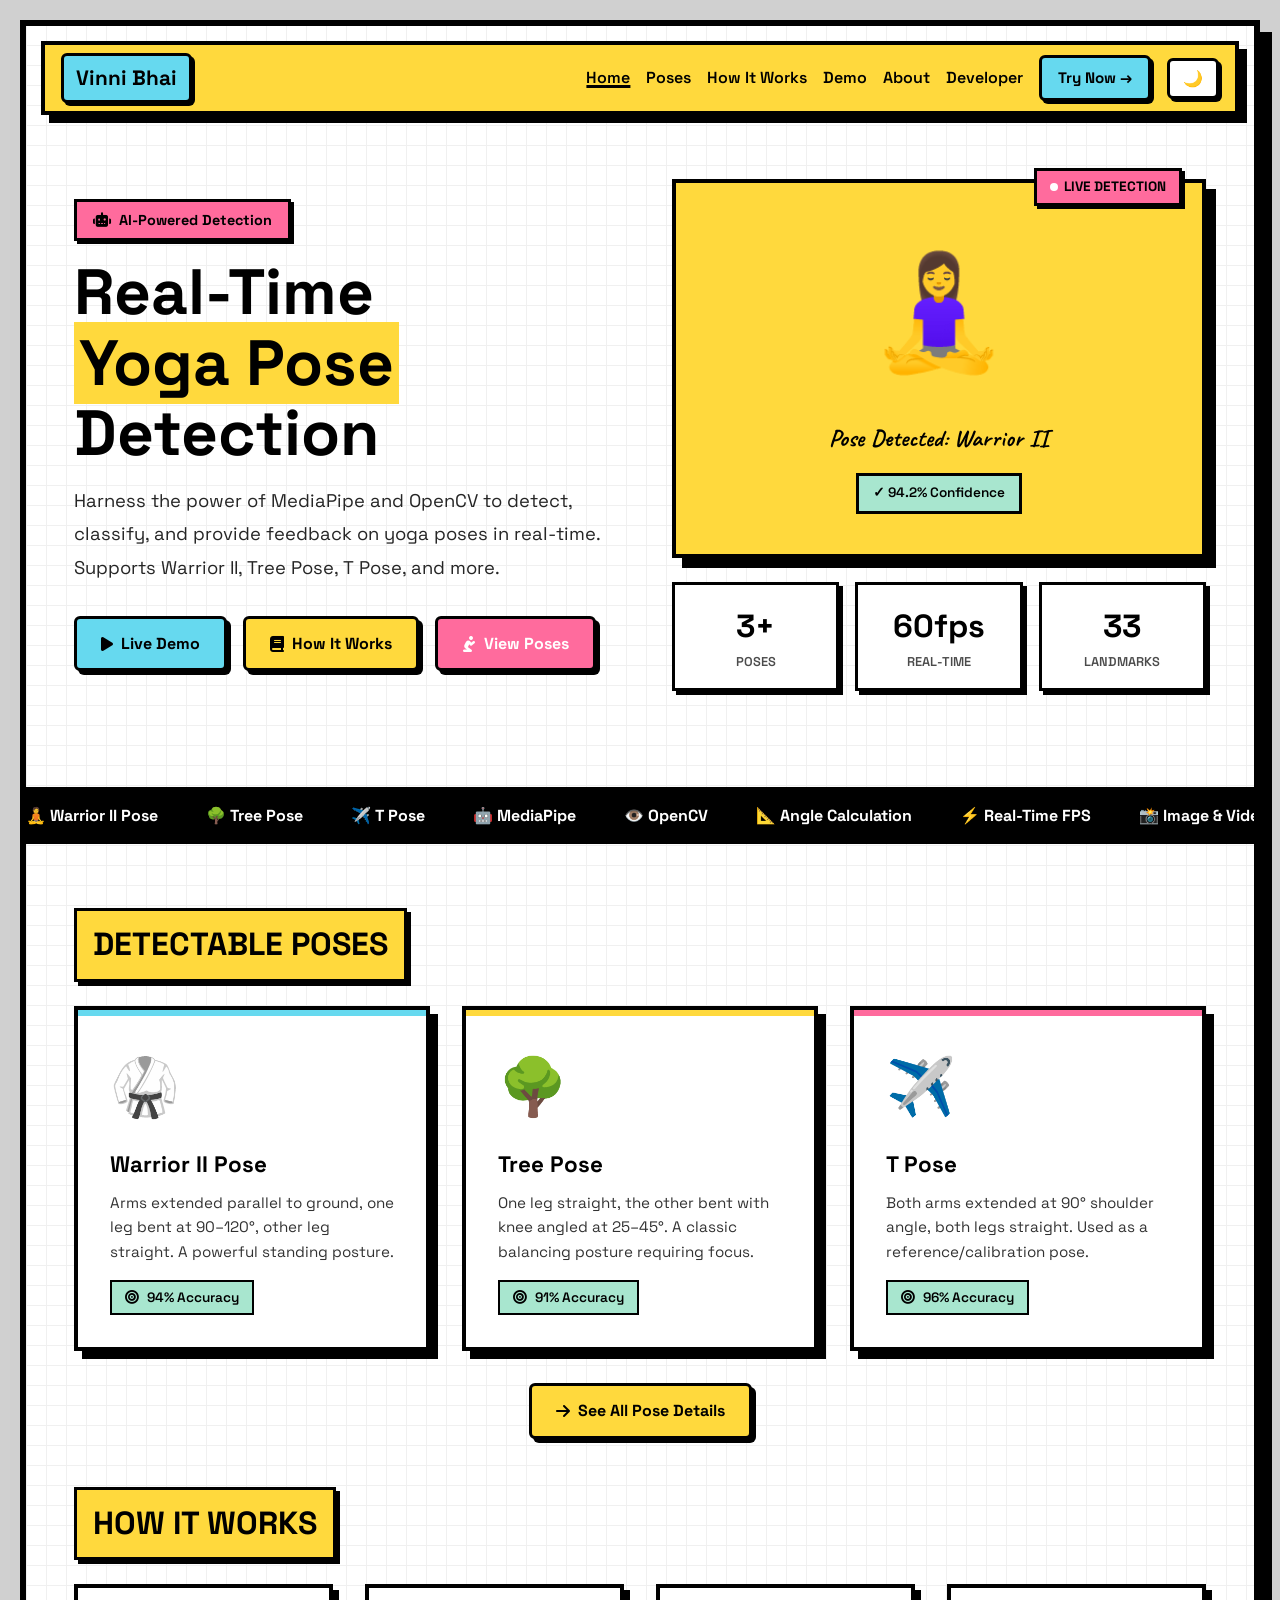
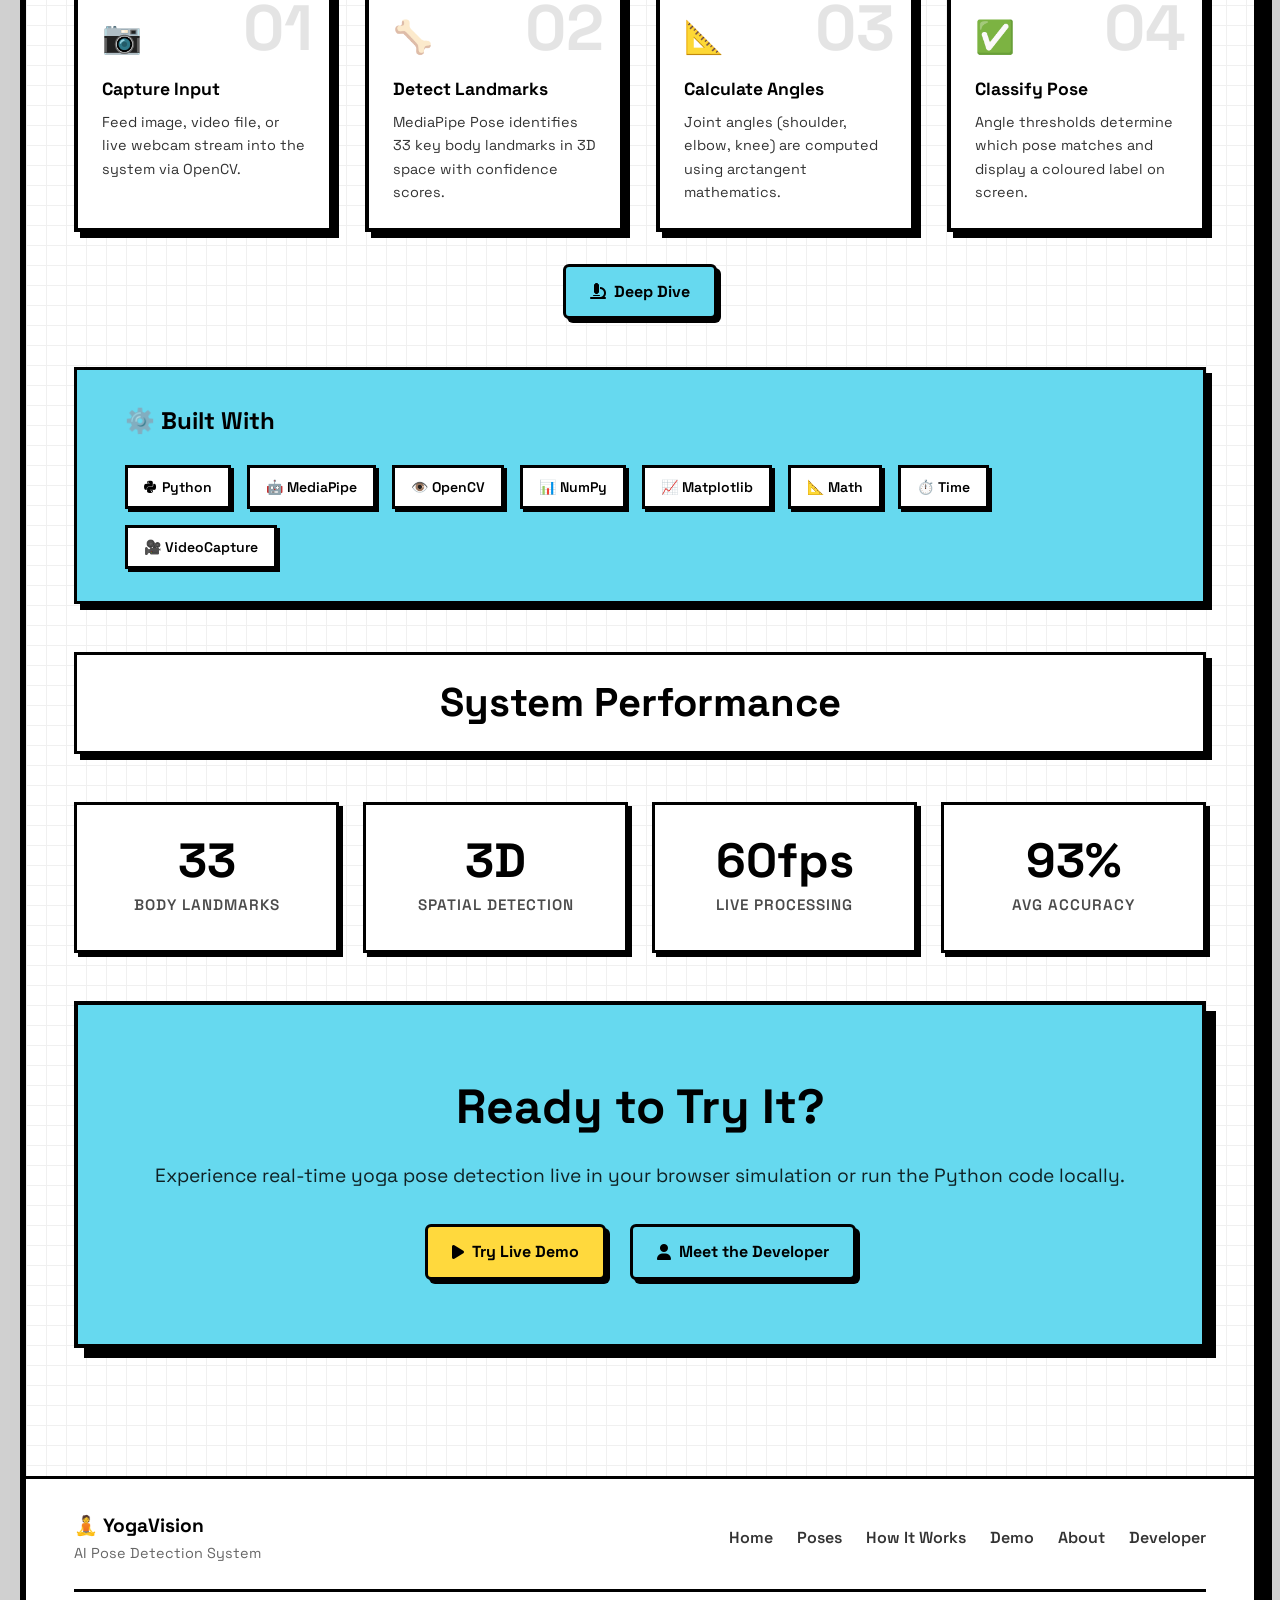
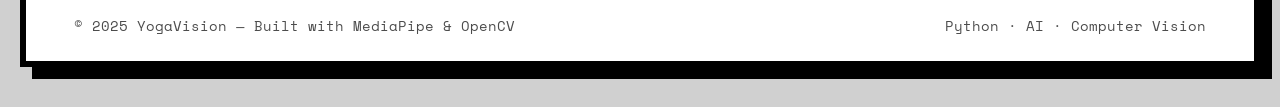
==== index.html @ 5a01fea7 "Final clean project upload" ====
<!DOCTYPE html>
<html lang="en">
<head>
  <meta charset="UTF-8">
  <meta name="viewport" content="width=device-width, initial-scale=1.0">
  <title>YogaVision | AI Pose Detection System</title>
  <link rel="preconnect" href="https://fonts.googleapis.com">
  <link href="https://fonts.googleapis.com/css2?family=Space+Grotesk:wght@400;600;700&family=Space+Mono:wght@400;700&family=Caveat:wght@700&display=swap" rel="stylesheet">
  <link rel="stylesheet" href="https://cdnjs.cloudflare.com/ajax/libs/font-awesome/6.4.0/css/all.min.css">
  <link rel="stylesheet" href="style.css">
  <style>
    /* Hero */
    .hero {
      padding: 4rem 3rem;
      display: grid;
      grid-template-columns: 1fr 1fr;
      gap: 4rem;
      align-items: center;
    }

    .hero-tag {
      display: inline-flex;
      align-items: center;
      gap: 0.5rem;
      padding: 0.4rem 1rem;
      background: var(--pink);
      border: var(--border-width) solid var(--border);
      box-shadow: 3px 3px 0 var(--border);
      font-weight: 700;
      font-size: 0.9rem;
      margin-bottom: 1rem;
    }

    .hero-title {
      font-size: 4rem;
      font-weight: 700;
      line-height: 1.1;
      margin-bottom: 1rem;
    }

    .hero-title span {
      background: var(--yellow);
      padding: 0 0.3rem;
    }

    .hero-desc {
      font-size: 1.15rem;
      line-height: 1.8;
      margin-bottom: 2rem;
      opacity: 0.85;
    }

    .hero-btns {
      display: flex;
      gap: 1rem;
      flex-wrap: wrap;
    }

    .hero-right {
      display: flex;
      flex-direction: column;
      gap: 1.5rem;
    }

    .hero-visual {
      background: var(--yellow);
      border: 4px solid var(--border);
      box-shadow: 10px 10px 0 var(--border);
      padding: 2.5rem;
      text-align: center;
      position: relative;
    }

    .hero-emoji {
      font-size: 7rem;
      display: block;
      margin-bottom: 1rem;
    }

    .hero-visual-label {
      font-family: 'Caveat', cursive;
      font-size: 1.5rem;
      font-weight: 700;
    }

    .live-badge {
      position: absolute;
      top: -15px;
      right: 20px;
      background: var(--pink);
      border: 3px solid var(--border);
      box-shadow: 3px 3px 0 var(--border);
      padding: 0.3rem 0.8rem;
      font-weight: 700;
      font-size: 0.85rem;
      display: flex;
      align-items: center;
      gap: 0.4rem;
    }

    .live-dot {
      width: 8px;
      height: 8px;
      background: #fff;
      border-radius: 50%;
      animation: pulse-dot 1.5s ease-in-out infinite;
    }

    @keyframes pulse-dot {
      0%, 100% { opacity: 1; transform: scale(1); }
      50% { opacity: 0.5; transform: scale(0.7); }
    }

    .mini-stats {
      display: grid;
      grid-template-columns: repeat(3, 1fr);
      gap: 1rem;
    }

    .mini-stat {
      background: var(--white);
      border: 3px solid var(--border);
      box-shadow: 4px 4px 0 var(--border);
      padding: 1rem;
      text-align: center;
    }

    .mini-stat-num { font-size: 2rem; font-weight: 700; }
    .mini-stat-label { font-size: 0.8rem; font-weight: 600; opacity: 0.7; text-transform: uppercase; }

    /* FEATURES STRIP */
    .features-strip {
      background: var(--border);
      color: #fff;
      overflow: hidden;
      padding: 0.8rem 0;
      border-top: 3px solid var(--border);
      border-bottom: 3px solid var(--border);
      margin: 2rem 0;
    }

    .features-scroll {
      display: flex;
      gap: 3rem;
      animation: scroll-left 20s linear infinite;
      white-space: nowrap;
    }

    @keyframes scroll-left {
      from { transform: translateX(0); }
      to   { transform: translateX(-50%); }
    }

    .features-scroll span {
      font-weight: 700;
      font-size: 1rem;
      display: inline-flex;
      align-items: center;
      gap: 0.5rem;
    }

    /* POSES GRID */
    .poses-grid {
      display: grid;
      grid-template-columns: repeat(3, 1fr);
      gap: 2rem;
    }

    .pose-icon { font-size: 3.5rem; margin-bottom: 1rem; display: block; }
    .pose-name { font-size: 1.4rem; font-weight: 700; margin-bottom: 0.5rem; }
    .pose-desc { font-size: 0.95rem; opacity: 0.8; margin-bottom: 1rem; }
    .pose-accuracy {
      display: inline-flex;
      align-items: center;
      gap: 0.5rem;
      padding: 0.3rem 0.8rem;
      background: var(--green);
      border: 2px solid var(--border);
      font-weight: 600;
      font-size: 0.85rem;
    }

    /* HOW IT WORKS */
    .steps-grid {
      display: grid;
      grid-template-columns: repeat(4, 1fr);
      gap: 2rem;
    }

    .step-card {
      background: var(--white);
      border: 4px solid var(--border);
      box-shadow: 6px 6px 0 var(--border);
      padding: 1.5rem;
      position: relative;
    }

    .step-number {
      font-size: 4rem;
      font-weight: 700;
      color: var(--border);
      opacity: 0.1;
      position: absolute;
      top: 0.5rem;
      right: 1rem;
      line-height: 1;
    }

    .step-icon { font-size: 2rem; margin-bottom: 0.75rem; }
    .step-title { font-size: 1.1rem; font-weight: 700; margin-bottom: 0.5rem; }
    .step-desc { font-size: 0.9rem; opacity: 0.8; }

    /* TECH SECTION */
    .tech-grid {
      display: flex;
      flex-wrap: wrap;
      gap: 1rem;
    }

    /* CTA SECTION */
    .cta-section {
      background: var(--cyan);
      border: 4px solid var(--border);
      box-shadow: 10px 10px 0 var(--border);
      padding: 4rem 3rem;
      text-align: center;
      margin: 3rem 0;
    }

    .cta-title { font-size: 3rem; font-weight: 700; margin-bottom: 1rem; }
    .cta-desc { font-size: 1.2rem; margin-bottom: 2rem; opacity: 0.85; }
    .cta-btns { display: flex; gap: 1.5rem; justify-content: center; flex-wrap: wrap; }

    @media (max-width: 1024px) {
      .hero { grid-template-columns: 1fr; }
      .steps-grid { grid-template-columns: repeat(2, 1fr); }
      .poses-grid { grid-template-columns: repeat(2, 1fr); }
    }

    @media (max-width: 768px) {
      .hero { padding: 2rem 1rem; }
      .hero-title { font-size: 2.5rem; }
      .steps-grid, .poses-grid { grid-template-columns: 1fr; }
      .mini-stats { grid-template-columns: 1fr; }
      .cta-section { padding: 2rem 1rem; }
      .cta-title { font-size: 2rem; }
    }
  </style>
</head>
<body>
  <div class="page-wrapper">

    <!-- NAVBAR -->
    <nav class="navbar" id="navbar">
      <div class="nav-content">
        <a href="index.html" class="nav-brand">
           Vinni Bhai 
        </a>
        <div class="nav-right">
          <a href="index.html" class="nav-link active">Home</a>
          <a href="poses.html" class="nav-link">Poses</a>
          <a href="works.html" class="nav-link">How It Works</a>
          <a href="demo.html" class="nav-link">Demo</a>
          <a href="about.html" class="nav-link">About</a>
          <a href="developer.html" class="nav-link">Developer</a>
          <a href="demo.html" class="nav-cta">Try Now →</a>
          <button class="theme-btn" id="theme-toggle">🌙</button>
        </div>
      </div>
    </nav>

    <!-- HERO -->
    <section class="hero" id="hero">
      <div class="hero-left">
        <div class="hero-tag">
          <i class="fas fa-robot"></i> AI-Powered Detection
        </div>
        <h1 class="hero-title">
          Real-Time<br>
          <span>Yoga Pose</span><br>
          Detection
        </h1>
        <p class="hero-desc">
          Harness the power of MediaPipe and OpenCV to detect, classify, and provide feedback on yoga poses in real-time. Supports Warrior II, Tree Pose, T Pose, and more.
        </p>
        <div class="hero-btns">
          <a href="demo.html" class="btn btn-primary"><i class="fas fa-play"></i> Live Demo</a>
          <a href="how-it-works.html" class="btn btn-secondary"><i class="fas fa-book"></i> How It Works</a>
          <a href="poses.html" class="btn btn-pink"><i class="fas fa-person-praying"></i> View Poses</a>
        </div>
      </div>
      <div class="hero-right">
        <div class="hero-visual">
          <div class="live-badge"><span class="live-dot"></span> LIVE DETECTION</div>
          <span class="hero-emoji">🧘‍♀️</span>
          <div class="hero-visual-label">Pose Detected: Warrior II</div>
          <div style="margin-top: 1rem;">
            <div class="badge" style="background: var(--green);">✓ 94.2% Confidence</div>
          </div>
        </div>
        <div class="mini-stats">
          <div class="mini-stat">
            <div class="mini-stat-num">3+</div>
            <div class="mini-stat-label">Poses</div>
          </div>
          <div class="mini-stat">
            <div class="mini-stat-num">60fps</div>
            <div class="mini-stat-label">Real-Time</div>
          </div>
          <div class="mini-stat">
            <div class="mini-stat-num">33</div>
            <div class="mini-stat-label">Landmarks</div>
          </div>
        </div>
      </div>
    </section>

    <!-- SCROLLING STRIP -->
    <div class="features-strip">
      <div class="features-scroll">
        <span>🧘 Warrior II Pose</span>
        <span>🌳 Tree Pose</span>
        <span>✈️ T Pose</span>
        <span>🤖 MediaPipe</span>
        <span>👁️ OpenCV</span>
        <span>📐 Angle Calculation</span>
        <span>⚡ Real-Time FPS</span>
        <span>📸 Image & Video</span>
        <span>🧘 Warrior II Pose</span>
        <span>🌳 Tree Pose</span>
        <span>✈️ T Pose</span>
        <span>🤖 MediaPipe</span>
        <span>👁️ OpenCV</span>
        <span>📐 Angle Calculation</span>
        <span>⚡ Real-Time FPS</span>
        <span>📸 Image & Video</span>
      </div>
    </div>

    <!-- DETECTED POSES -->
    <div class="container">
      <section class="section">
        <h2 class="section-title">Detectable Poses</h2>
        <div class="poses-grid">

          <div class="pose-card">
            <span class="pose-icon">🥋</span>
            <div class="pose-name">Warrior II Pose</div>
            <div class="pose-desc">Arms extended parallel to ground, one leg bent at 90–120°, other leg straight. A powerful standing posture.</div>
            <div class="pose-accuracy"><i class="fas fa-bullseye"></i> 94% Accuracy</div>
          </div>

          <div class="pose-card">
            <span class="pose-icon">🌳</span>
            <div class="pose-name">Tree Pose</div>
            <div class="pose-desc">One leg straight, the other bent with knee angled at 25–45°. A classic balancing posture requiring focus.</div>
            <div class="pose-accuracy"><i class="fas fa-bullseye"></i> 91% Accuracy</div>
          </div>

          <div class="pose-card">
            <span class="pose-icon">✈️</span>
            <div class="pose-name">T Pose</div>
            <div class="pose-desc">Both arms extended at 90° shoulder angle, both legs straight. Used as a reference/calibration pose.</div>
            <div class="pose-accuracy"><i class="fas fa-bullseye"></i> 96% Accuracy</div>
          </div>

        </div>
        <div style="margin-top: 2rem; text-align: center;">
          <a href="poses.html" class="btn btn-secondary"><i class="fas fa-arrow-right"></i> See All Pose Details</a>
        </div>
      </section>

      <!-- HOW IT WORKS STEPS -->
      <section class="section">
        <h2 class="section-title">How It Works</h2>
        <div class="steps-grid">
          <div class="step-card">
            <div class="step-number">01</div>
            <div class="step-icon">📷</div>
            <div class="step-title">Capture Input</div>
            <div class="step-desc">Feed image, video file, or live webcam stream into the system via OpenCV.</div>
          </div>
          <div class="step-card">
            <div class="step-number">02</div>
            <div class="step-icon">🦴</div>
            <div class="step-title">Detect Landmarks</div>
            <div class="step-desc">MediaPipe Pose identifies 33 key body landmarks in 3D space with confidence scores.</div>
          </div>
          <div class="step-card">
            <div class="step-number">03</div>
            <div class="step-icon">📐</div>
            <div class="step-title">Calculate Angles</div>
            <div class="step-desc">Joint angles (shoulder, elbow, knee) are computed using arctangent mathematics.</div>
          </div>
          <div class="step-card">
            <div class="step-number">04</div>
            <div class="step-icon">✅</div>
            <div class="step-title">Classify Pose</div>
            <div class="step-desc">Angle thresholds determine which pose matches and display a coloured label on screen.</div>
          </div>
        </div>
        <div style="margin-top: 2rem; text-align: center;">
          <a href="how-it-works.html" class="btn btn-primary"><i class="fas fa-microscope"></i> Deep Dive</a>
        </div>
      </section>

      <!-- TECH STACK -->
      <section class="section">
        <div class="highlight-strip">
          <h2 style="font-size: 1.5rem; font-weight: 700; margin-bottom: 1.5rem;">⚙️ Built With</h2>
          <div class="tech-grid">
            <span class="tag"><i class="fab fa-python"></i> Python</span>
            <span class="tag">🤖 MediaPipe</span>
            <span class="tag">👁️ OpenCV</span>
            <span class="tag">📊 NumPy</span>
            <span class="tag">📈 Matplotlib</span>
            <span class="tag">📐 Math</span>
            <span class="tag">⏱️ Time</span>
            <span class="tag">🎥 VideoCapture</span>
          </div>
        </div>
      </section>

      <!-- STATS -->
      <section class="section">
        <h2 class="section-title-center">System Performance</h2>
        <div class="grid-4">
          <div class="stat-card">
            <div class="stat-number">33</div>
            <div class="stat-label">Body Landmarks</div>
          </div>
          <div class="stat-card">
            <div class="stat-number">3D</div>
            <div class="stat-label">Spatial Detection</div>
          </div>
          <div class="stat-card">
            <div class="stat-number">60fps</div>
            <div class="stat-label">Live Processing</div>
          </div>
          <div class="stat-card">
            <div class="stat-number">93%</div>
            <div class="stat-label">Avg Accuracy</div>
          </div>
        </div>
      </section>

      <!-- CTA -->
      <div class="cta-section">
        <div class="cta-title">Ready to Try It?</div>
        <div class="cta-desc">Experience real-time yoga pose detection live in your browser simulation or run the Python code locally.</div>
        <div class="cta-btns">
          <a href="demo.html" class="btn btn-secondary"><i class="fas fa-play"></i> Try Live Demo</a>
          <a href="developer.html" class="btn btn-primary"><i class="fas fa-user"></i> Meet the Developer</a>
        </div>
      </div>
    </div>

    <!-- FOOTER -->
    <footer class="footer">
      <div class="footer-inner">
        <div class="footer-brand">
          🧘 YogaVision
          <span>AI Pose Detection System</span>
        </div>
        <nav class="footer-nav">
          <a href="index.html">Home</a>
          <a href="poses.html">Poses</a>
          <a href="how-it-works.html">How It Works</a>
          <a href="demo.html">Demo</a>
          <a href="about.html">About</a>
          <a href="developer.html">Developer</a>
        </nav>
      </div>
      <div class="footer-bottom">
        <span>© 2025 YogaVision — Built with MediaPipe & OpenCV</span>
        <span style="font-family: 'Space Mono', monospace; font-size: 0.85rem;">Python · AI · Computer Vision</span>
      </div>
    </footer>

  </div>

  <script>
    // Theme toggle
    const btn = document.getElementById('theme-toggle');
    const body = document.body;
    const saved = localStorage.getItem('yv-theme') || 'light';
    body.setAttribute('data-theme', saved);
    btn.textContent = saved === 'dark' ? '☀️' : '🌙';

    btn.addEventListener('click', () => {
      const current = body.getAttribute('data-theme');
      const next = current === 'light' ? 'dark' : 'light';
      body.setAttribute('data-theme', next);
      localStorage.setItem('yv-theme', next);
      btn.textContent = next === 'dark' ? '☀️' : '🌙';
    });

    // Navbar hide on scroll down
    let last = 0;
    const nav = document.getElementById('navbar');
    window.addEventListener('scroll', () => {
      const cur = window.scrollY;
      nav.classList.toggle('hidden', cur > last && cur > 100);
      last = cur;
    });

    // Fade in on scroll
    const observer = new IntersectionObserver((entries) => {
      entries.forEach(e => { if (e.isIntersecting) e.target.classList.add('fade-in'); });
    }, { threshold: 0.1 });
    document.querySelectorAll('.pose-card, .step-card, .stat-card, .skill-box').forEach(el => observer.observe(el));
  </script>
</body>
</html>
---- style.css ----
* {
  margin: 0;
  padding: 0;
  box-sizing: border-box;
}

html { scroll-behavior: smooth; }

:root {
  --bg: #ffffff;
  --text: #000000;
  --border: #000000;
  --yellow: #ffd93d;
  --cyan: #66d9ef;
  --pink: #ff6b9d;
  --green: #a8e6cf;
  --orange: #ff8c42;
  --white: #ffffff;
  --shadow-offset: 4px;
  --border-width: 3px;
}

body[data-theme="dark"] {
  --bg: #1a1a1a;
  --text: #ffffff;
  --border: #a8e6cf;
  --white: #2a2a2a;
}

body {
  font-family: 'Space Grotesk', sans-serif;
  background: #d0d0d0;
  color: var(--text);
  line-height: 1.6;
  min-height: 100vh;
  margin: 0;
  padding: 20px;
}

.page-wrapper {
  background: var(--bg);
  background-image:
    repeating-linear-gradient(90deg, #f0f0f0 0px, #f0f0f0 1px, transparent 1px, transparent 20px),
    repeating-linear-gradient(0deg, #f0f0f0 0px, #f0f0f0 1px, transparent 1px, transparent 20px);
  background-size: 20px 20px;
  border: 6px solid var(--border);
  box-shadow: 12px 12px 0 var(--border);
  max-width: 1400px;
  margin: 0 auto 20px;
  min-height: calc(100vh - 40px);
  overflow: visible;
  position: relative;
}

body[data-theme="dark"] .page-wrapper {
  background: #1a1a1a;
  background-image:
    repeating-linear-gradient(90deg, rgba(255,255,255,0.05) 0px, rgba(255,255,255,0.05) 1px, transparent 1px, transparent 20px),
    repeating-linear-gradient(0deg, rgba(255,255,255,0.05) 0px, rgba(255,255,255,0.05) 1px, transparent 1px, transparent 20px);
}

/* NAVBAR */
.navbar {
  background: var(--yellow);
  border: 4px solid var(--border);
  box-shadow: 8px 8px 0 var(--border);
  position: sticky;
  top: 15px;
  margin: 15px 15px 0;
  z-index: 1000;
  transition: transform 0.3s ease;
}

.navbar.hidden { transform: translateY(-120%); }

.nav-content {
  display: flex;
  justify-content: space-between;
  align-items: center;
  padding: 0.5rem 1rem;
}

.nav-brand {
  font-size: 1.3rem;
  font-weight: 700;
  color: var(--text);
  text-decoration: none;
  padding: 0.35rem 0.75rem;
  background: var(--cyan);
  border: var(--border-width) solid var(--border);
  border-radius: 6px;
  box-shadow: 3px 3px 0 var(--border);
  transition: all 0.2s ease;
  display: flex;
  align-items: center;
  gap: 0.4rem;
}

.nav-brand:hover { transform: translate(3px,3px); box-shadow: 0 0 0 var(--border); }

.nav-right {
  display: flex;
  gap: 1rem;
  align-items: center;
  flex-wrap: wrap;
}

.nav-link {
  color: var(--text);
  text-decoration: none;
  font-weight: 600;
  font-size: 1rem;
  transition: all 0.2s ease;
}

.nav-link:hover { transform: translateY(-2px); }
.nav-link.active { text-decoration: underline; text-decoration-thickness: 3px; }

.nav-cta {
  padding: 0.5rem 1rem;
  background: var(--cyan);
  border: var(--border-width) solid var(--border);
  border-radius: 6px;
  box-shadow: 3px 3px 0 var(--border);
  color: var(--text);
  text-decoration: none;
  font-weight: 700;
  font-size: 0.95rem;
  transition: all 0.2s ease;
}

.nav-cta:hover { transform: translate(3px,3px); box-shadow: 0 0 0 var(--border); }

.theme-btn {
  padding: 0.5rem 0.8rem;
  background: var(--white);
  border: var(--border-width) solid var(--border);
  border-radius: 6px;
  box-shadow: 3px 3px 0 var(--border);
  cursor: pointer;
  font-size: 1rem;
  transition: all 0.2s ease;
}

.theme-btn:hover { transform: translate(3px,3px); box-shadow: 0 0 0 var(--border); }

/* CONTAINER */
.container {
  max-width: 100%;
  padding: 2rem 3rem;
}

/* SECTION TITLES */
.section-title {
  font-size: 2rem;
  font-weight: 700;
  margin-bottom: 1.5rem;
  text-transform: uppercase;
  display: inline-block;
  padding: 0.5rem 1rem;
  background: var(--yellow);
  border: var(--border-width) solid var(--border);
  box-shadow: var(--shadow-offset) var(--shadow-offset) 0 var(--border);
}

.section-title-center {
  font-size: 2.5rem;
  font-weight: 700;
  text-align: center;
  display: block;
  padding: 1rem 2rem;
  background: var(--white);
  border: var(--border-width) solid var(--border);
  box-shadow: 6px 6px 0 var(--border);
  margin-bottom: 3rem;
}

/* CARDS */
.card {
  background: var(--white);
  border: var(--border-width) solid var(--border);
  padding: 2rem;
  box-shadow: 8px 8px 0 var(--border);
  transition: all 0.3s ease;
}

.card:hover { transform: translate(4px,4px); box-shadow: 4px 4px 0 var(--border); }

/* BUTTONS */
.btn {
  padding: 0.75rem 1.5rem;
  font-family: 'Space Grotesk', sans-serif;
  font-weight: 700;
  font-size: 1rem;
  text-decoration: none;
  border: var(--border-width) solid var(--border);
  cursor: pointer;
  transition: all 0.2s ease;
  display: inline-flex;
  align-items: center;
  gap: 0.5rem;
  border-radius: 6px;
}

.btn-primary { background: var(--cyan); color: var(--text); box-shadow: 4px 4px 0 var(--border); }
.btn-primary:hover { transform: translate(4px,4px); box-shadow: 0 0 0 var(--border); }
.btn-secondary { background: var(--yellow); color: var(--text); box-shadow: 4px 4px 0 var(--border); }
.btn-secondary:hover { transform: translate(4px,4px); box-shadow: 0 0 0 var(--border); }
.btn-pink { background: var(--pink); color: var(--white); box-shadow: 4px 4px 0 var(--border); }
.btn-pink:hover { transform: translate(4px,4px); box-shadow: 0 0 0 var(--border); }

/* BADGE */
.badge {
  padding: 0.4rem 0.9rem;
  background: var(--cyan);
  border: var(--border-width) solid var(--border);
  font-weight: 600;
  font-size: 0.85rem;
  display: inline-flex;
  align-items: center;
  gap: 0.4rem;
  white-space: nowrap;
}

/* TECH TAGS */
.tag {
  padding: 0.5rem 1rem;
  background: var(--white);
  border: var(--border-width) solid var(--border);
  font-weight: 600;
  font-size: 0.875rem;
  box-shadow: 3px 3px 0 var(--border);
  display: inline-flex;
  align-items: center;
  gap: 0.4rem;
  transition: all 0.2s ease;
}

.tag:hover { transform: translate(3px,3px); box-shadow: 0 0 0 var(--border); background: var(--yellow); }

/* FOOTER */
.footer {
  margin-top: 3rem;
  padding: 2rem 3rem 1.5rem;
  background: var(--white);
  border-top: var(--border-width) solid var(--border);
}

.footer-inner {
  display: flex;
  justify-content: space-between;
  align-items: center;
  flex-wrap: wrap;
  gap: 1.5rem;
  padding-bottom: 1.5rem;
  border-bottom: var(--border-width) solid var(--border);
  margin-bottom: 1.5rem;
}

.footer-brand { font-size: 1.2rem; font-weight: 700; }
.footer-brand span { color: var(--text); opacity: 0.6; font-size: 0.9rem; font-weight: 400; display: block; }

.footer-nav { display: flex; gap: 1.5rem; flex-wrap: wrap; }
.footer-nav a { color: var(--text); text-decoration: none; font-weight: 600; opacity: 0.8; transition: all 0.2s ease; }
.footer-nav a:hover { opacity: 1; text-decoration: underline; }

.footer-bottom { display: flex; justify-content: space-between; align-items: center; flex-wrap: wrap; gap: 1rem; }
.footer-bottom span { font-family: 'Space Mono', monospace; font-size: 0.85rem; opacity: 0.7; }

/* SECTION spacing */
.section { margin-bottom: 3rem; }

/* ANIMATIONS */
@keyframes fadeInUp {
  from { opacity: 0; transform: translateY(30px); }
  to   { opacity: 1; transform: translateY(0); }
}

.fade-in { animation: fadeInUp 0.6s ease forwards; }

/* POSE CARD */
.pose-card {
  background: var(--white);
  border: 4px solid var(--border);
  box-shadow: 8px 8px 0 var(--border);
  padding: 2rem;
  transition: all 0.3s ease;
  position: relative;
  overflow: hidden;
}

.pose-card::before {
  content: '';
  position: absolute;
  top: 0; left: 0;
  width: 100%; height: 6px;
}

.pose-card:nth-child(1)::before { background: var(--cyan); }
.pose-card:nth-child(2)::before { background: var(--yellow); }
.pose-card:nth-child(3)::before { background: var(--pink); }
.pose-card:nth-child(4)::before { background: var(--green); }
.pose-card:nth-child(5)::before { background: var(--orange); }
.pose-card:nth-child(6)::before { background: var(--cyan); }

.pose-card:hover { transform: translate(8px,8px); box-shadow: 0 0 0 var(--border); }

/* SKILL BOX */
.skill-box {
  background: var(--white);
  border: 4px solid var(--border);
  padding: 1.5rem;
  box-shadow: 6px 6px 0 var(--border);
  transition: all 0.3s ease;
}

.skill-box:hover { transform: translate(6px,6px); box-shadow: 0 0 0 var(--border); }

/* STAT CARD */
.stat-card {
  background: var(--white);
  border: var(--border-width) solid var(--border);
  box-shadow: 4px 4px 0 var(--border);
  padding: 2rem;
  text-align: center;
  transition: all 0.3s ease;
}

.stat-card:hover { transform: translate(4px,4px); box-shadow: 0 0 0 var(--border); background: var(--green); }

.stat-number { font-size: 3rem; font-weight: 700; line-height: 1; margin-bottom: 0.5rem; color: var(--text); }
.stat-label { font-size: 0.95rem; font-weight: 600; text-transform: uppercase; letter-spacing: 1px; opacity: 0.7; }

/* TIMELINE */
.timeline { display: flex; flex-direction: column; gap: 2rem; position: relative; margin-left: 2rem; }
.timeline::before { content: ''; position: absolute; left: -2rem; top: 0; bottom: 0; width: 3px; background: var(--border); }
.timeline-item { position: relative; }
.timeline-dot {
  position: absolute; left: calc(-2rem - 9px); top: 1.5rem;
  width: 18px; height: 18px;
  background: var(--yellow);
  border: var(--border-width) solid var(--border);
  transform: rotate(45deg);
}

/* HERO POSE SVG VISUAL */
.pose-visual {
  display: flex;
  align-items: center;
  justify-content: center;
  font-size: 8rem;
  height: 200px;
  border: 4px solid var(--border);
  background: var(--green);
  box-shadow: 6px 6px 0 var(--border);
}

/* GRID UTILITIES */
.grid-2 { display: grid; grid-template-columns: repeat(2, 1fr); gap: 2rem; }
.grid-3 { display: grid; grid-template-columns: repeat(3, 1fr); gap: 2rem; }
.grid-4 { display: grid; grid-template-columns: repeat(4, 1fr); gap: 1.5rem; }

/* HIGHLIGHT STRIP */
.highlight-strip {
  background: var(--cyan);
  border: var(--border-width) solid var(--border);
  box-shadow: 6px 6px 0 var(--border);
  padding: 2rem 3rem;
  margin: 2rem 0;
}

/* SCROLLBAR */
::-webkit-scrollbar { width: 14px; }
::-webkit-scrollbar-track { background: var(--white); border-left: 3px solid #000; }
::-webkit-scrollbar-thumb { background: var(--yellow); border: 3px solid #000; border-radius: 0; }
::-webkit-scrollbar-thumb:hover { background: var(--cyan); }

/* RESPONSIVE */
@media (max-width: 768px) {
  body { padding: 10px; }
  .container { padding: 1.5rem 1rem; }
  .grid-2, .grid-3, .grid-4 { grid-template-columns: 1fr; }
  .section-title { font-size: 1.4rem; }
  .section-title-center { font-size: 1.8rem; }
  .nav-link { display: none; }
  .navbar { margin: 10px 10px 0; }
  .footer { padding: 1.5rem 1rem; }
  .footer-inner { flex-direction: column; align-items: flex-start; }
  .page-wrapper { border: 3px solid var(--border); box-shadow: 4px 4px 0 var(--border); }
}

/* DARK MODE OVERRIDES */
body[data-theme="dark"] .navbar { background: #2a2a2a; }
body[data-theme="dark"] .section-title { background: var(--cyan); }
body[data-theme="dark"] .footer { background: #2a2a2a; }
body[data-theme="dark"] .card { background: #2a2a2a; }
body[data-theme="dark"] .pose-card { background: #2a2a2a; }
body[data-theme="dark"] .skill-box { background: #2a2a2a; }
body[data-theme="dark"] .stat-card { background: #2a2a2a; }
body[data-theme="dark"] .stat-card:hover { background: #1d9e75; }
body[data-theme="dark"] .tag { background: #2a2a2a; }
body[data-theme="dark"] .tag:hover { background: #333; }
body[data-theme="dark"] .timeline-header { background: #2a2a2a; }
body[data-theme="dark"] .page-wrapper {
  background-image:
    repeating-linear-gradient(90deg, rgba(255,255,255,0.04) 0px, rgba(255,255,255,0.04) 1px, transparent 1px, transparent 20px),
    repeating-linear-gradient(0deg, rgba(255,255,255,0.04) 0px, rgba(255,255,255,0.04) 1px, transparent 1px, transparent 20px);
}
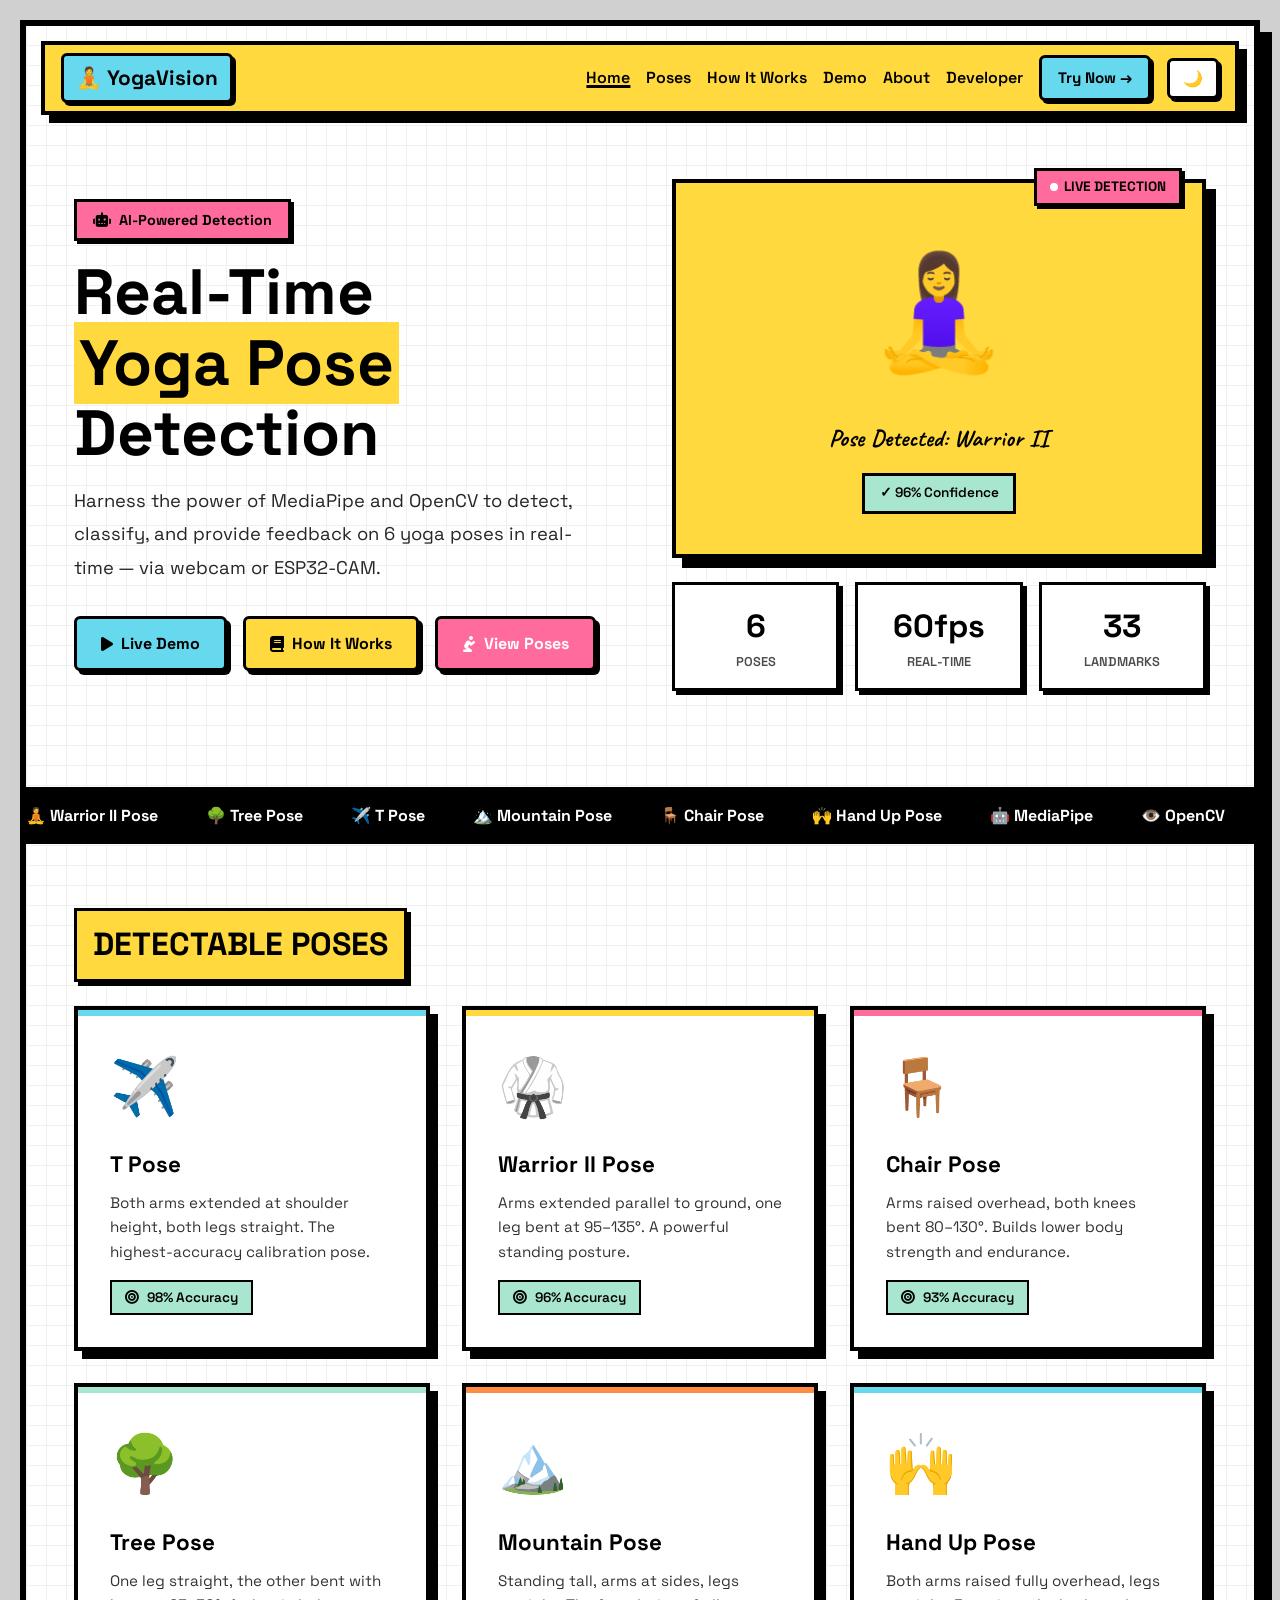
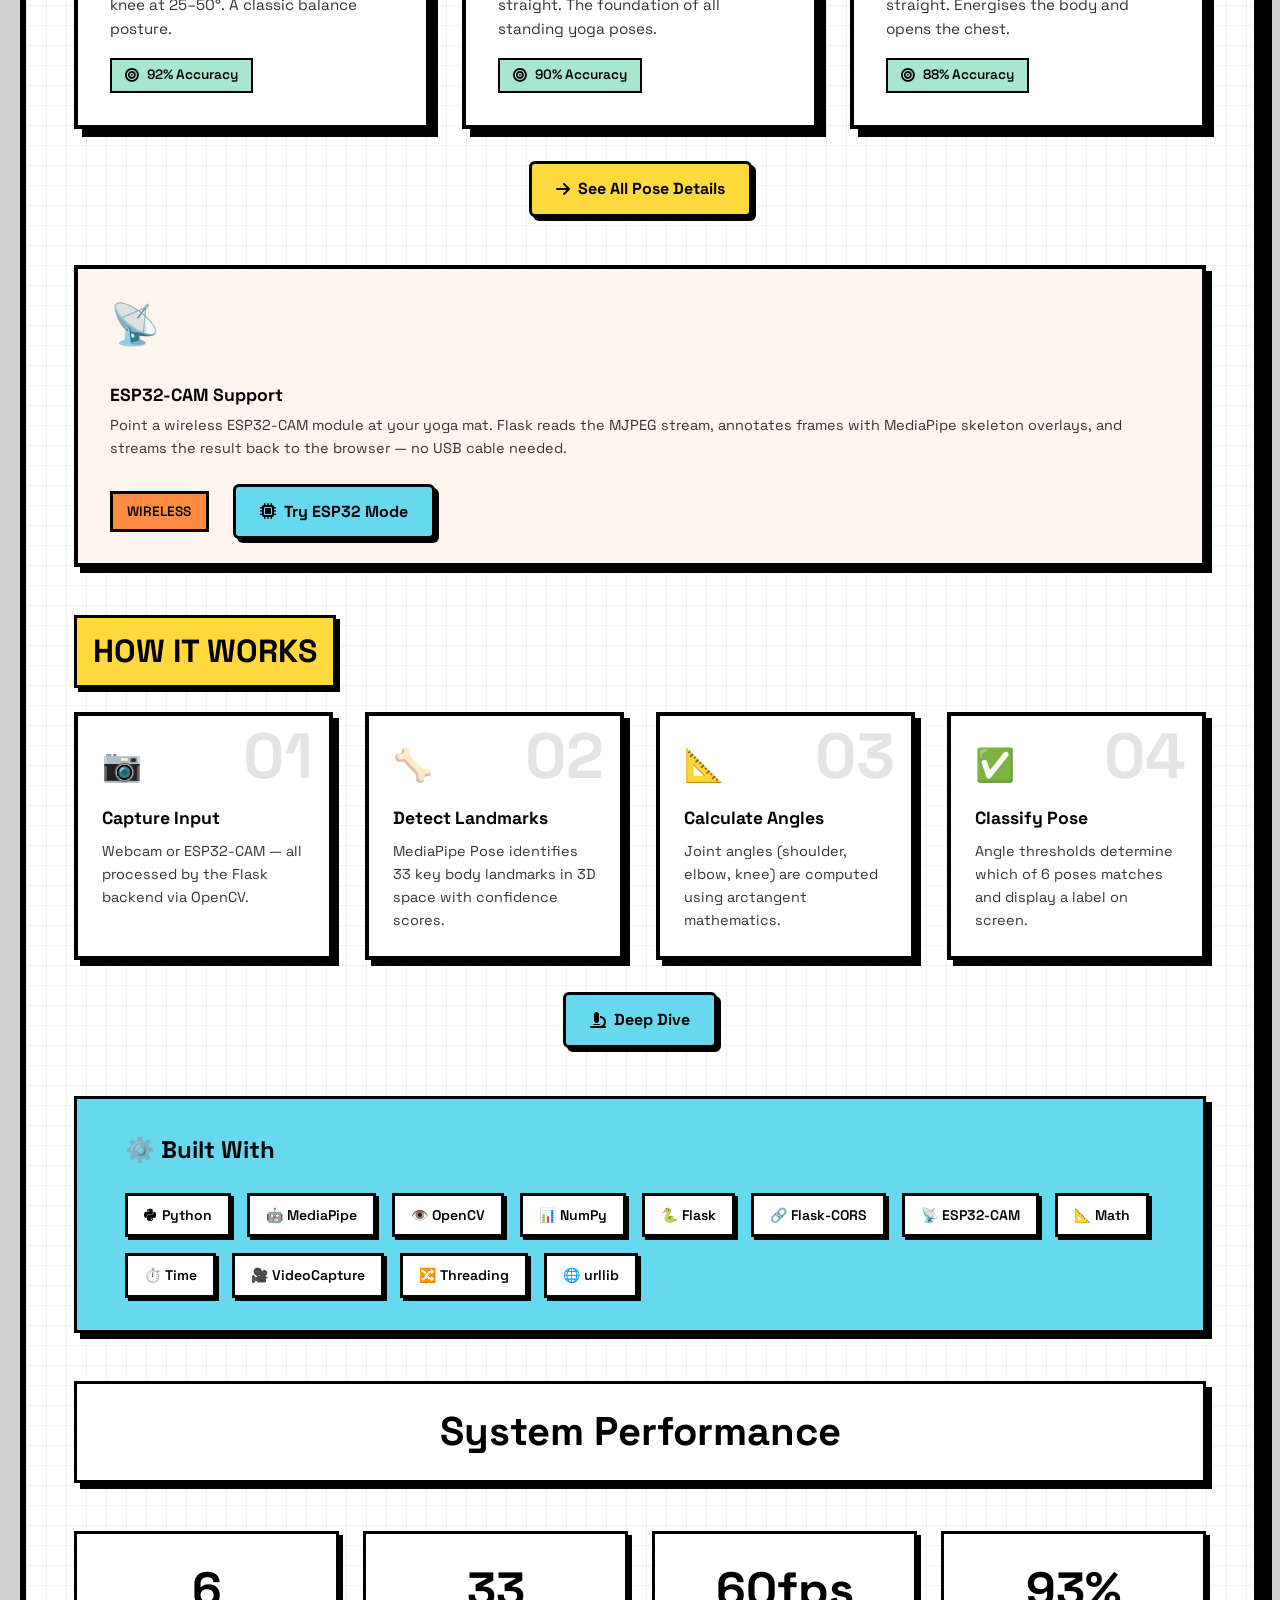
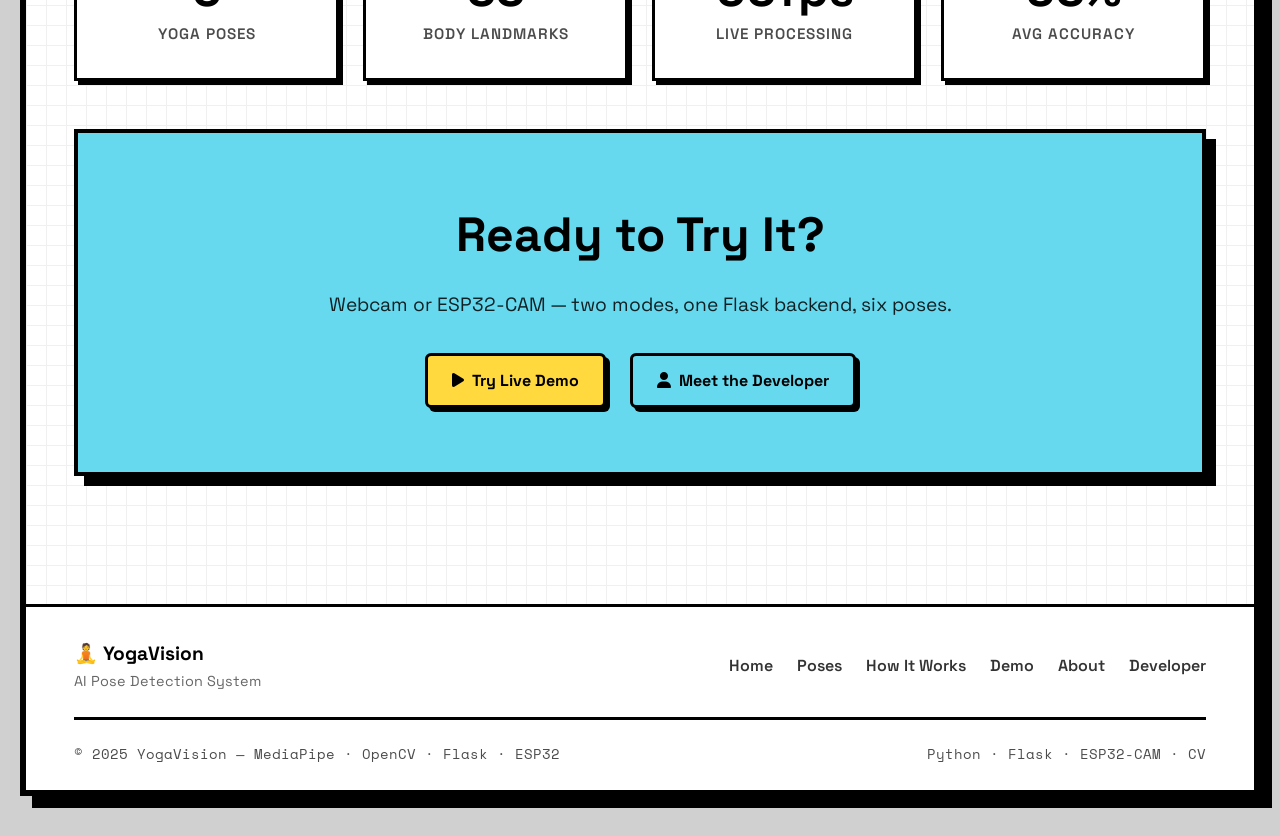
==== commit 10139878: "{ update the file }" ====
--- a/index.html
+++ b/index.html
@@ -9,284 +9,82 @@
   <link rel="stylesheet" href="https://cdnjs.cloudflare.com/ajax/libs/font-awesome/6.4.0/css/all.min.css">
   <link rel="stylesheet" href="style.css">
   <style>
-    /* Hero */
-    .hero {
-      padding: 4rem 3rem;
-      display: grid;
-      grid-template-columns: 1fr 1fr;
-      gap: 4rem;
-      align-items: center;
-    }
-
-    .hero-tag {
-      display: inline-flex;
-      align-items: center;
-      gap: 0.5rem;
-      padding: 0.4rem 1rem;
-      background: var(--pink);
-      border: var(--border-width) solid var(--border);
-      box-shadow: 3px 3px 0 var(--border);
-      font-weight: 700;
-      font-size: 0.9rem;
-      margin-bottom: 1rem;
-    }
-
-    .hero-title {
-      font-size: 4rem;
-      font-weight: 700;
-      line-height: 1.1;
-      margin-bottom: 1rem;
-    }
-
-    .hero-title span {
-      background: var(--yellow);
-      padding: 0 0.3rem;
-    }
-
-    .hero-desc {
-      font-size: 1.15rem;
-      line-height: 1.8;
-      margin-bottom: 2rem;
-      opacity: 0.85;
-    }
-
-    .hero-btns {
-      display: flex;
-      gap: 1rem;
-      flex-wrap: wrap;
-    }
-
-    .hero-right {
-      display: flex;
-      flex-direction: column;
-      gap: 1.5rem;
-    }
-
-    .hero-visual {
-      background: var(--yellow);
-      border: 4px solid var(--border);
-      box-shadow: 10px 10px 0 var(--border);
-      padding: 2.5rem;
-      text-align: center;
-      position: relative;
-    }
-
-    .hero-emoji {
-      font-size: 7rem;
-      display: block;
-      margin-bottom: 1rem;
-    }
-
-    .hero-visual-label {
-      font-family: 'Caveat', cursive;
-      font-size: 1.5rem;
-      font-weight: 700;
-    }
-
-    .live-badge {
-      position: absolute;
-      top: -15px;
-      right: 20px;
-      background: var(--pink);
-      border: 3px solid var(--border);
-      box-shadow: 3px 3px 0 var(--border);
-      padding: 0.3rem 0.8rem;
-      font-weight: 700;
-      font-size: 0.85rem;
-      display: flex;
-      align-items: center;
-      gap: 0.4rem;
-    }
-
-    .live-dot {
-      width: 8px;
-      height: 8px;
-      background: #fff;
-      border-radius: 50%;
-      animation: pulse-dot 1.5s ease-in-out infinite;
-    }
-
-    @keyframes pulse-dot {
-      0%, 100% { opacity: 1; transform: scale(1); }
-      50% { opacity: 0.5; transform: scale(0.7); }
-    }
-
-    .mini-stats {
-      display: grid;
-      grid-template-columns: repeat(3, 1fr);
-      gap: 1rem;
-    }
-
-    .mini-stat {
-      background: var(--white);
-      border: 3px solid var(--border);
-      box-shadow: 4px 4px 0 var(--border);
-      padding: 1rem;
-      text-align: center;
-    }
-
-    .mini-stat-num { font-size: 2rem; font-weight: 700; }
-    .mini-stat-label { font-size: 0.8rem; font-weight: 600; opacity: 0.7; text-transform: uppercase; }
-
-    /* FEATURES STRIP */
-    .features-strip {
-      background: var(--border);
-      color: #fff;
-      overflow: hidden;
-      padding: 0.8rem 0;
-      border-top: 3px solid var(--border);
-      border-bottom: 3px solid var(--border);
-      margin: 2rem 0;
-    }
-
-    .features-scroll {
-      display: flex;
-      gap: 3rem;
-      animation: scroll-left 20s linear infinite;
-      white-space: nowrap;
-    }
-
-    @keyframes scroll-left {
-      from { transform: translateX(0); }
-      to   { transform: translateX(-50%); }
-    }
-
-    .features-scroll span {
-      font-weight: 700;
-      font-size: 1rem;
-      display: inline-flex;
-      align-items: center;
-      gap: 0.5rem;
-    }
-
-    /* POSES GRID */
-    .poses-grid {
-      display: grid;
-      grid-template-columns: repeat(3, 1fr);
-      gap: 2rem;
-    }
-
-    .pose-icon { font-size: 3.5rem; margin-bottom: 1rem; display: block; }
-    .pose-name { font-size: 1.4rem; font-weight: 700; margin-bottom: 0.5rem; }
-    .pose-desc { font-size: 0.95rem; opacity: 0.8; margin-bottom: 1rem; }
-    .pose-accuracy {
-      display: inline-flex;
-      align-items: center;
-      gap: 0.5rem;
-      padding: 0.3rem 0.8rem;
-      background: var(--green);
-      border: 2px solid var(--border);
-      font-weight: 600;
-      font-size: 0.85rem;
-    }
-
-    /* HOW IT WORKS */
-    .steps-grid {
-      display: grid;
-      grid-template-columns: repeat(4, 1fr);
-      gap: 2rem;
-    }
-
-    .step-card {
-      background: var(--white);
-      border: 4px solid var(--border);
-      box-shadow: 6px 6px 0 var(--border);
-      padding: 1.5rem;
-      position: relative;
-    }
-
-    .step-number {
-      font-size: 4rem;
-      font-weight: 700;
-      color: var(--border);
-      opacity: 0.1;
-      position: absolute;
-      top: 0.5rem;
-      right: 1rem;
-      line-height: 1;
-    }
-
-    .step-icon { font-size: 2rem; margin-bottom: 0.75rem; }
-    .step-title { font-size: 1.1rem; font-weight: 700; margin-bottom: 0.5rem; }
-    .step-desc { font-size: 0.9rem; opacity: 0.8; }
-
-    /* TECH SECTION */
-    .tech-grid {
-      display: flex;
-      flex-wrap: wrap;
-      gap: 1rem;
-    }
-
-    /* CTA SECTION */
-    .cta-section {
-      background: var(--cyan);
-      border: 4px solid var(--border);
-      box-shadow: 10px 10px 0 var(--border);
-      padding: 4rem 3rem;
-      text-align: center;
-      margin: 3rem 0;
-    }
-
-    .cta-title { font-size: 3rem; font-weight: 700; margin-bottom: 1rem; }
-    .cta-desc { font-size: 1.2rem; margin-bottom: 2rem; opacity: 0.85; }
-    .cta-btns { display: flex; gap: 1.5rem; justify-content: center; flex-wrap: wrap; }
-
-    @media (max-width: 1024px) {
-      .hero { grid-template-columns: 1fr; }
-      .steps-grid { grid-template-columns: repeat(2, 1fr); }
-      .poses-grid { grid-template-columns: repeat(2, 1fr); }
-    }
-
-    @media (max-width: 768px) {
-      .hero { padding: 2rem 1rem; }
-      .hero-title { font-size: 2.5rem; }
-      .steps-grid, .poses-grid { grid-template-columns: 1fr; }
-      .mini-stats { grid-template-columns: 1fr; }
-      .cta-section { padding: 2rem 1rem; }
-      .cta-title { font-size: 2rem; }
-    }
+    .hero { padding:4rem 3rem; display:grid; grid-template-columns:1fr 1fr; gap:4rem; align-items:center; }
+    .hero-tag { display:inline-flex;align-items:center;gap:.5rem;padding:.4rem 1rem;background:var(--pink);border:var(--border-width) solid var(--border);box-shadow:3px 3px 0 var(--border);font-weight:700;font-size:.9rem;margin-bottom:1rem; }
+    .hero-title { font-size:4rem;font-weight:700;line-height:1.1;margin-bottom:1rem; }
+    .hero-title span { background:var(--yellow);padding:0 .3rem; }
+    .hero-desc { font-size:1.15rem;line-height:1.8;margin-bottom:2rem;opacity:.85; }
+    .hero-btns { display:flex;gap:1rem;flex-wrap:wrap; }
+    .hero-right { display:flex;flex-direction:column;gap:1.5rem; }
+    .hero-visual { background:var(--yellow);border:4px solid var(--border);box-shadow:10px 10px 0 var(--border);padding:2.5rem;text-align:center;position:relative; }
+    .hero-emoji { font-size:7rem;display:block;margin-bottom:1rem; }
+    .hero-visual-label { font-family:'Caveat',cursive;font-size:1.5rem;font-weight:700; }
+    .live-badge { position:absolute;top:-15px;right:20px;background:var(--pink);border:3px solid var(--border);box-shadow:3px 3px 0 var(--border);padding:.3rem .8rem;font-weight:700;font-size:.85rem;display:flex;align-items:center;gap:.4rem; }
+    .live-dot { width:8px;height:8px;background:#fff;border-radius:50%;animation:pulse-dot 1.5s ease-in-out infinite; }
+    @keyframes pulse-dot { 0%,100%{opacity:1;transform:scale(1)} 50%{opacity:.5;transform:scale(.7)} }
+    .mini-stats { display:grid;grid-template-columns:repeat(3,1fr);gap:1rem; }
+    .mini-stat { background:var(--white);border:3px solid var(--border);box-shadow:4px 4px 0 var(--border);padding:1rem;text-align:center; }
+    .mini-stat-num   { font-size:2rem;font-weight:700; }
+    .mini-stat-label { font-size:.8rem;font-weight:600;opacity:.7;text-transform:uppercase; }
+    .features-strip  { background:var(--border);color:#fff;overflow:hidden;padding:.8rem 0;border-top:3px solid var(--border);border-bottom:3px solid var(--border);margin:2rem 0; }
+    .features-scroll { display:flex;gap:3rem;animation:scroll-left 26s linear infinite;white-space:nowrap; }
+    @keyframes scroll-left { from{transform:translateX(0)} to{transform:translateX(-50%)} }
+    .features-scroll span { font-weight:700;font-size:1rem;display:inline-flex;align-items:center;gap:.5rem; }
+    .poses-grid { display:grid;grid-template-columns:repeat(3,1fr);gap:2rem; }
+    .pose-icon     { font-size:3.5rem;margin-bottom:1rem;display:block; }
+    .pose-name     { font-size:1.4rem;font-weight:700;margin-bottom:.5rem; }
+    .pose-desc     { font-size:.95rem;opacity:.8;margin-bottom:1rem; }
+    .pose-accuracy { display:inline-flex;align-items:center;gap:.5rem;padding:.3rem .8rem;background:var(--green);border:2px solid var(--border);font-weight:600;font-size:.85rem; }
+    .steps-grid    { display:grid;grid-template-columns:repeat(4,1fr);gap:2rem; }
+    .step-card     { background:var(--white);border:4px solid var(--border);box-shadow:6px 6px 0 var(--border);padding:1.5rem;position:relative; }
+    .step-number   { font-size:4rem;font-weight:700;color:var(--border);opacity:.1;position:absolute;top:.5rem;right:1rem;line-height:1; }
+    .step-icon  { font-size:2rem;margin-bottom:.75rem; }
+    .step-title { font-size:1.1rem;font-weight:700;margin-bottom:.5rem; }
+    .step-desc  { font-size:.9rem;opacity:.8; }
+    .tech-grid  { display:flex;flex-wrap:wrap;gap:1rem; }
+    .cta-section { background:var(--cyan);border:4px solid var(--border);box-shadow:10px 10px 0 var(--border);padding:4rem 3rem;text-align:center;margin:3rem 0; }
+    .cta-title { font-size:3rem;font-weight:700;margin-bottom:1rem; }
+    .cta-desc  { font-size:1.2rem;margin-bottom:2rem;opacity:.85; }
+    .cta-btns  { display:flex;gap:1.5rem;justify-content:center;flex-wrap:wrap; }
+
+    .esp32-strip { background:#fff5ee;border:4px solid var(--border);box-shadow:6px 6px 0 var(--border);padding:1.5rem 2rem;margin-bottom:2rem;display:flex;align-items:center;gap:1.5rem;flex-wrap:wrap; }
+    .esp32-strip-icon { font-size:2.5rem;flex-shrink:0; }
+    .esp32-strip-text h3 { font-size:1.1rem;font-weight:700;margin-bottom:.3rem; }
+    .esp32-strip-text p  { font-size:.9rem;opacity:.8; }
+    .esp32-strip .badge  { background:#ff8c42; }
+
+    @media (max-width:1024px) { .hero{grid-template-columns:1fr} .steps-grid{grid-template-columns:repeat(2,1fr)} .poses-grid{grid-template-columns:repeat(2,1fr)} }
+    @media (max-width:768px)  { .hero{padding:2rem 1rem} .hero-title{font-size:2.5rem} .steps-grid,.poses-grid{grid-template-columns:1fr} .mini-stats{grid-template-columns:1fr} .cta-section{padding:2rem 1rem} .cta-title{font-size:2rem} }
   </style>
 </head>
 <body>
   <div class="page-wrapper">
 
-    <!-- NAVBAR -->
     <nav class="navbar" id="navbar">
       <div class="nav-content">
-        <a href="index.html" class="nav-brand">
-           Vinni Bhai 
-        </a>
+        <a href="index.html" class="nav-brand">🧘 YogaVision</a>
         <div class="nav-right">
-          <a href="index.html" class="nav-link active">Home</a>
-          <a href="poses.html" class="nav-link">Poses</a>
-          <a href="works.html" class="nav-link">How It Works</a>
-          <a href="demo.html" class="nav-link">Demo</a>
-          <a href="about.html" class="nav-link">About</a>
+          <a href="index.html"     class="nav-link active">Home</a>
+          <a href="poses.html"     class="nav-link">Poses</a>
+          <a href="works.html"     class="nav-link">How It Works</a>
+          <a href="demo.html"      class="nav-link">Demo</a>
+          <a href="about.html"     class="nav-link">About</a>
           <a href="developer.html" class="nav-link">Developer</a>
-          <a href="demo.html" class="nav-cta">Try Now →</a>
+          <a href="demo.html"      class="nav-cta">Try Now →</a>
           <button class="theme-btn" id="theme-toggle">🌙</button>
         </div>
       </div>
     </nav>
 
-    <!-- HERO -->
     <section class="hero" id="hero">
       <div class="hero-left">
-        <div class="hero-tag">
-          <i class="fas fa-robot"></i> AI-Powered Detection
-        </div>
-        <h1 class="hero-title">
-          Real-Time<br>
-          <span>Yoga Pose</span><br>
-          Detection
-        </h1>
-        <p class="hero-desc">
-          Harness the power of MediaPipe and OpenCV to detect, classify, and provide feedback on yoga poses in real-time. Supports Warrior II, Tree Pose, T Pose, and more.
-        </p>
+        <div class="hero-tag"><i class="fas fa-robot"></i> AI-Powered Detection</div>
+        <h1 class="hero-title">Real-Time<br><span>Yoga Pose</span><br>Detection</h1>
+        <p class="hero-desc">Harness the power of MediaPipe and OpenCV to detect, classify, and provide feedback on 6 yoga poses in real-time — via webcam or ESP32-CAM.</p>
         <div class="hero-btns">
-          <a href="demo.html" class="btn btn-primary"><i class="fas fa-play"></i> Live Demo</a>
-          <a href="how-it-works.html" class="btn btn-secondary"><i class="fas fa-book"></i> How It Works</a>
-          <a href="poses.html" class="btn btn-pink"><i class="fas fa-person-praying"></i> View Poses</a>
+          <a href="demo.html"  class="btn btn-primary">  <i class="fas fa-play"></i>            Live Demo    </a>
+          <a href="works.html" class="btn btn-secondary"><i class="fas fa-book"></i>            How It Works </a>
+          <a href="poses.html" class="btn btn-pink">     <i class="fas fa-person-praying"></i>  View Poses   </a>
         </div>
       </div>
       <div class="hero-right">
@@ -294,83 +92,91 @@
           <div class="live-badge"><span class="live-dot"></span> LIVE DETECTION</div>
           <span class="hero-emoji">🧘‍♀️</span>
           <div class="hero-visual-label">Pose Detected: Warrior II</div>
-          <div style="margin-top: 1rem;">
-            <div class="badge" style="background: var(--green);">✓ 94.2% Confidence</div>
+          <div style="margin-top:1rem;">
+            <div class="badge" style="background:var(--green);">✓ 96% Confidence</div>
           </div>
         </div>
         <div class="mini-stats">
-          <div class="mini-stat">
-            <div class="mini-stat-num">3+</div>
-            <div class="mini-stat-label">Poses</div>
-          </div>
-          <div class="mini-stat">
-            <div class="mini-stat-num">60fps</div>
-            <div class="mini-stat-label">Real-Time</div>
-          </div>
-          <div class="mini-stat">
-            <div class="mini-stat-num">33</div>
-            <div class="mini-stat-label">Landmarks</div>
-          </div>
+          <div class="mini-stat"><div class="mini-stat-num">6</div>  <div class="mini-stat-label">Poses</div></div>
+          <div class="mini-stat"><div class="mini-stat-num">60fps</div><div class="mini-stat-label">Real-Time</div></div>
+          <div class="mini-stat"><div class="mini-stat-num">33</div> <div class="mini-stat-label">Landmarks</div></div>
         </div>
       </div>
     </section>
 
-    <!-- SCROLLING STRIP -->
     <div class="features-strip">
       <div class="features-scroll">
-        <span>🧘 Warrior II Pose</span>
-        <span>🌳 Tree Pose</span>
-        <span>✈️ T Pose</span>
-        <span>🤖 MediaPipe</span>
-        <span>👁️ OpenCV</span>
-        <span>📐 Angle Calculation</span>
-        <span>⚡ Real-Time FPS</span>
-        <span>📸 Image & Video</span>
-        <span>🧘 Warrior II Pose</span>
-        <span>🌳 Tree Pose</span>
-        <span>✈️ T Pose</span>
-        <span>🤖 MediaPipe</span>
-        <span>👁️ OpenCV</span>
-        <span>📐 Angle Calculation</span>
-        <span>⚡ Real-Time FPS</span>
-        <span>📸 Image & Video</span>
+        <span>🧘 Warrior II Pose</span><span>🌳 Tree Pose</span><span>✈️ T Pose</span>
+        <span>🏔️ Mountain Pose</span><span>🪑 Chair Pose</span><span>🙌 Hand Up Pose</span>
+        <span>🤖 MediaPipe</span><span>👁️ OpenCV</span><span>📐 Angle Calculation</span>
+        <span>⚡ Real-Time FPS</span><span>🐍 Flask API</span><span>📡 ESP32-CAM</span>
+        <span>🧘 Warrior II Pose</span><span>🌳 Tree Pose</span><span>✈️ T Pose</span>
+        <span>🏔️ Mountain Pose</span><span>🪑 Chair Pose</span><span>🙌 Hand Up Pose</span>
+        <span>🤖 MediaPipe</span><span>👁️ OpenCV</span><span>📐 Angle Calculation</span>
+        <span>⚡ Real-Time FPS</span><span>🐍 Flask API</span><span>📡 ESP32-CAM</span>
       </div>
     </div>
 
-    <!-- DETECTED POSES -->
     <div class="container">
+
       <section class="section">
         <h2 class="section-title">Detectable Poses</h2>
         <div class="poses-grid">
-
+          <div class="pose-card">
+            <span class="pose-icon">✈️</span>
+            <div class="pose-name">T Pose</div>
+            <div class="pose-desc">Both arms extended at shoulder height, both legs straight. The highest-accuracy calibration pose.</div>
+            <div class="pose-accuracy"><i class="fas fa-bullseye"></i> 98% Accuracy</div>
+          </div>
           <div class="pose-card">
             <span class="pose-icon">🥋</span>
             <div class="pose-name">Warrior II Pose</div>
-            <div class="pose-desc">Arms extended parallel to ground, one leg bent at 90–120°, other leg straight. A powerful standing posture.</div>
-            <div class="pose-accuracy"><i class="fas fa-bullseye"></i> 94% Accuracy</div>
-          </div>
-
+            <div class="pose-desc">Arms extended parallel to ground, one leg bent at 95–135°. A powerful standing posture.</div>
+            <div class="pose-accuracy"><i class="fas fa-bullseye"></i> 96% Accuracy</div>
+          </div>
+          <div class="pose-card">
+            <span class="pose-icon">🪑</span>
+            <div class="pose-name">Chair Pose</div>
+            <div class="pose-desc">Arms raised overhead, both knees bent 80–130°. Builds lower body strength and endurance.</div>
+            <div class="pose-accuracy"><i class="fas fa-bullseye"></i> 93% Accuracy</div>
+          </div>
           <div class="pose-card">
             <span class="pose-icon">🌳</span>
             <div class="pose-name">Tree Pose</div>
-            <div class="pose-desc">One leg straight, the other bent with knee angled at 25–45°. A classic balancing posture requiring focus.</div>
-            <div class="pose-accuracy"><i class="fas fa-bullseye"></i> 91% Accuracy</div>
-          </div>
-
-          <div class="pose-card">
-            <span class="pose-icon">✈️</span>
-            <div class="pose-name">T Pose</div>
-            <div class="pose-desc">Both arms extended at 90° shoulder angle, both legs straight. Used as a reference/calibration pose.</div>
-            <div class="pose-accuracy"><i class="fas fa-bullseye"></i> 96% Accuracy</div>
-          </div>
-
-        </div>
-        <div style="margin-top: 2rem; text-align: center;">
+            <div class="pose-desc">One leg straight, the other bent with knee at 25–50°. A classic balance posture.</div>
+            <div class="pose-accuracy"><i class="fas fa-bullseye"></i> 92% Accuracy</div>
+          </div>
+          <div class="pose-card">
+            <span class="pose-icon">🏔️</span>
+            <div class="pose-name">Mountain Pose</div>
+            <div class="pose-desc">Standing tall, arms at sides, legs straight. The foundation of all standing yoga poses.</div>
+            <div class="pose-accuracy"><i class="fas fa-bullseye"></i> 90% Accuracy</div>
+          </div>
+          <div class="pose-card">
+            <span class="pose-icon">🙌</span>
+            <div class="pose-name">Hand Up Pose</div>
+            <div class="pose-desc">Both arms raised fully overhead, legs straight. Energises the body and opens the chest.</div>
+            <div class="pose-accuracy"><i class="fas fa-bullseye"></i> 88% Accuracy</div>
+          </div>
+        </div>
+        <div style="margin-top:2rem;text-align:center;">
           <a href="poses.html" class="btn btn-secondary"><i class="fas fa-arrow-right"></i> See All Pose Details</a>
         </div>
       </section>
 
-      <!-- HOW IT WORKS STEPS -->
+      <!-- ESP32 highlight -->
+      <section class="section">
+        <div class="esp32-strip">
+          <div class="esp32-strip-icon">📡</div>
+          <div class="esp32-strip-text">
+            <h3>ESP32-CAM Support</h3>
+            <p>Point a wireless ESP32-CAM module at your yoga mat. Flask reads the MJPEG stream, annotates frames with MediaPipe skeleton overlays, and streams the result back to the browser — no USB cable needed.</p>
+          </div>
+          <span class="badge" style="background:#ff8c42;flex-shrink:0;">WIRELESS</span>
+          <a href="demo.html" class="btn btn-primary" style="flex-shrink:0;"><i class="fas fa-microchip"></i> Try ESP32 Mode</a>
+        </div>
+      </section>
+
       <section class="section">
         <h2 class="section-title">How It Works</h2>
         <div class="steps-grid">
@@ -378,7 +184,7 @@
             <div class="step-number">01</div>
             <div class="step-icon">📷</div>
             <div class="step-title">Capture Input</div>
-            <div class="step-desc">Feed image, video file, or live webcam stream into the system via OpenCV.</div>
+            <div class="step-desc">Webcam or ESP32-CAM — all processed by the Flask backend via OpenCV.</div>
           </div>
           <div class="step-card">
             <div class="step-number">02</div>
@@ -396,106 +202,87 @@
             <div class="step-number">04</div>
             <div class="step-icon">✅</div>
             <div class="step-title">Classify Pose</div>
-            <div class="step-desc">Angle thresholds determine which pose matches and display a coloured label on screen.</div>
-          </div>
-        </div>
-        <div style="margin-top: 2rem; text-align: center;">
-          <a href="how-it-works.html" class="btn btn-primary"><i class="fas fa-microscope"></i> Deep Dive</a>
-        </div>
-      </section>
-
-      <!-- TECH STACK -->
+            <div class="step-desc">Angle thresholds determine which of 6 poses matches and display a label on screen.</div>
+          </div>
+        </div>
+        <div style="margin-top:2rem;text-align:center;">
+          <a href="works.html" class="btn btn-primary"><i class="fas fa-microscope"></i> Deep Dive</a>
+        </div>
+      </section>
+
       <section class="section">
         <div class="highlight-strip">
-          <h2 style="font-size: 1.5rem; font-weight: 700; margin-bottom: 1.5rem;">⚙️ Built With</h2>
+          <h2 style="font-size:1.5rem;font-weight:700;margin-bottom:1.5rem;">⚙️ Built With</h2>
           <div class="tech-grid">
             <span class="tag"><i class="fab fa-python"></i> Python</span>
             <span class="tag">🤖 MediaPipe</span>
             <span class="tag">👁️ OpenCV</span>
             <span class="tag">📊 NumPy</span>
-            <span class="tag">📈 Matplotlib</span>
+            <span class="tag">🐍 Flask</span>
+            <span class="tag">🔗 Flask-CORS</span>
+            <span class="tag">📡 ESP32-CAM</span>
             <span class="tag">📐 Math</span>
             <span class="tag">⏱️ Time</span>
             <span class="tag">🎥 VideoCapture</span>
-          </div>
-        </div>
-      </section>
-
-      <!-- STATS -->
+            <span class="tag">🔀 Threading</span>
+            <span class="tag">🌐 urllib</span>
+          </div>
+        </div>
+      </section>
+
       <section class="section">
         <h2 class="section-title-center">System Performance</h2>
         <div class="grid-4">
-          <div class="stat-card">
-            <div class="stat-number">33</div>
-            <div class="stat-label">Body Landmarks</div>
-          </div>
-          <div class="stat-card">
-            <div class="stat-number">3D</div>
-            <div class="stat-label">Spatial Detection</div>
-          </div>
-          <div class="stat-card">
-            <div class="stat-number">60fps</div>
-            <div class="stat-label">Live Processing</div>
-          </div>
-          <div class="stat-card">
-            <div class="stat-number">93%</div>
-            <div class="stat-label">Avg Accuracy</div>
-          </div>
-        </div>
-      </section>
-
-      <!-- CTA -->
+          <div class="stat-card"><div class="stat-number">6</div>   <div class="stat-label">Yoga Poses</div></div>
+          <div class="stat-card"><div class="stat-number">33</div>  <div class="stat-label">Body Landmarks</div></div>
+          <div class="stat-card"><div class="stat-number">60fps</div><div class="stat-label">Live Processing</div></div>
+          <div class="stat-card"><div class="stat-number">93%</div> <div class="stat-label">Avg Accuracy</div></div>
+        </div>
+      </section>
+
       <div class="cta-section">
         <div class="cta-title">Ready to Try It?</div>
-        <div class="cta-desc">Experience real-time yoga pose detection live in your browser simulation or run the Python code locally.</div>
+        <div class="cta-desc">Webcam or ESP32-CAM — two modes, one Flask backend, six poses.</div>
         <div class="cta-btns">
-          <a href="demo.html" class="btn btn-secondary"><i class="fas fa-play"></i> Try Live Demo</a>
-          <a href="developer.html" class="btn btn-primary"><i class="fas fa-user"></i> Meet the Developer</a>
-        </div>
-      </div>
+          <a href="demo.html"      class="btn btn-secondary"><i class="fas fa-play"></i>   Try Live Demo       </a>
+          <a href="developer.html" class="btn btn-primary">  <i class="fas fa-user"></i>   Meet the Developer  </a>
+        </div>
+      </div>
+
     </div>
 
-    <!-- FOOTER -->
     <footer class="footer">
       <div class="footer-inner">
-        <div class="footer-brand">
-          🧘 YogaVision
-          <span>AI Pose Detection System</span>
-        </div>
+        <div class="footer-brand">🧘 YogaVision <span>AI Pose Detection System</span></div>
         <nav class="footer-nav">
           <a href="index.html">Home</a>
           <a href="poses.html">Poses</a>
-          <a href="how-it-works.html">How It Works</a>
+          <a href="works.html">How It Works</a>
           <a href="demo.html">Demo</a>
           <a href="about.html">About</a>
           <a href="developer.html">Developer</a>
         </nav>
       </div>
       <div class="footer-bottom">
-        <span>© 2025 YogaVision — Built with MediaPipe & OpenCV</span>
-        <span style="font-family: 'Space Mono', monospace; font-size: 0.85rem;">Python · AI · Computer Vision</span>
+        <span>© 2025 YogaVision — MediaPipe · OpenCV · Flask · ESP32</span>
+        <span style="font-family:'Space Mono',monospace;font-size:.85rem;">Python · Flask · ESP32-CAM · CV</span>
       </div>
     </footer>
 
   </div>
 
   <script>
-    // Theme toggle
     const btn = document.getElementById('theme-toggle');
     const body = document.body;
     const saved = localStorage.getItem('yv-theme') || 'light';
     body.setAttribute('data-theme', saved);
-    btn.textContent = saved === 'dark' ? '☀️' : '🌙';
-
+    btn.textContent = saved==='dark' ? '☀️' : '🌙';
     btn.addEventListener('click', () => {
-      const current = body.getAttribute('data-theme');
-      const next = current === 'light' ? 'dark' : 'light';
+      const next = body.getAttribute('data-theme')==='light' ? 'dark' : 'light';
       body.setAttribute('data-theme', next);
       localStorage.setItem('yv-theme', next);
-      btn.textContent = next === 'dark' ? '☀️' : '🌙';
+      btn.textContent = next==='dark' ? '☀️' : '🌙';
     });
-
-    // Navbar hide on scroll down
     let last = 0;
     const nav = document.getElementById('navbar');
     window.addEventListener('scroll', () => {
@@ -503,12 +290,10 @@
       nav.classList.toggle('hidden', cur > last && cur > 100);
       last = cur;
     });
-
-    // Fade in on scroll
     const observer = new IntersectionObserver((entries) => {
-      entries.forEach(e => { if (e.isIntersecting) e.target.classList.add('fade-in'); });
+      entries.forEach(e => { if(e.isIntersecting) e.target.classList.add('fade-in'); });
     }, { threshold: 0.1 });
-    document.querySelectorAll('.pose-card, .step-card, .stat-card, .skill-box').forEach(el => observer.observe(el));
+    document.querySelectorAll('.pose-card,.step-card,.stat-card,.skill-box').forEach(el => observer.observe(el));
   </script>
 </body>
 </html>
